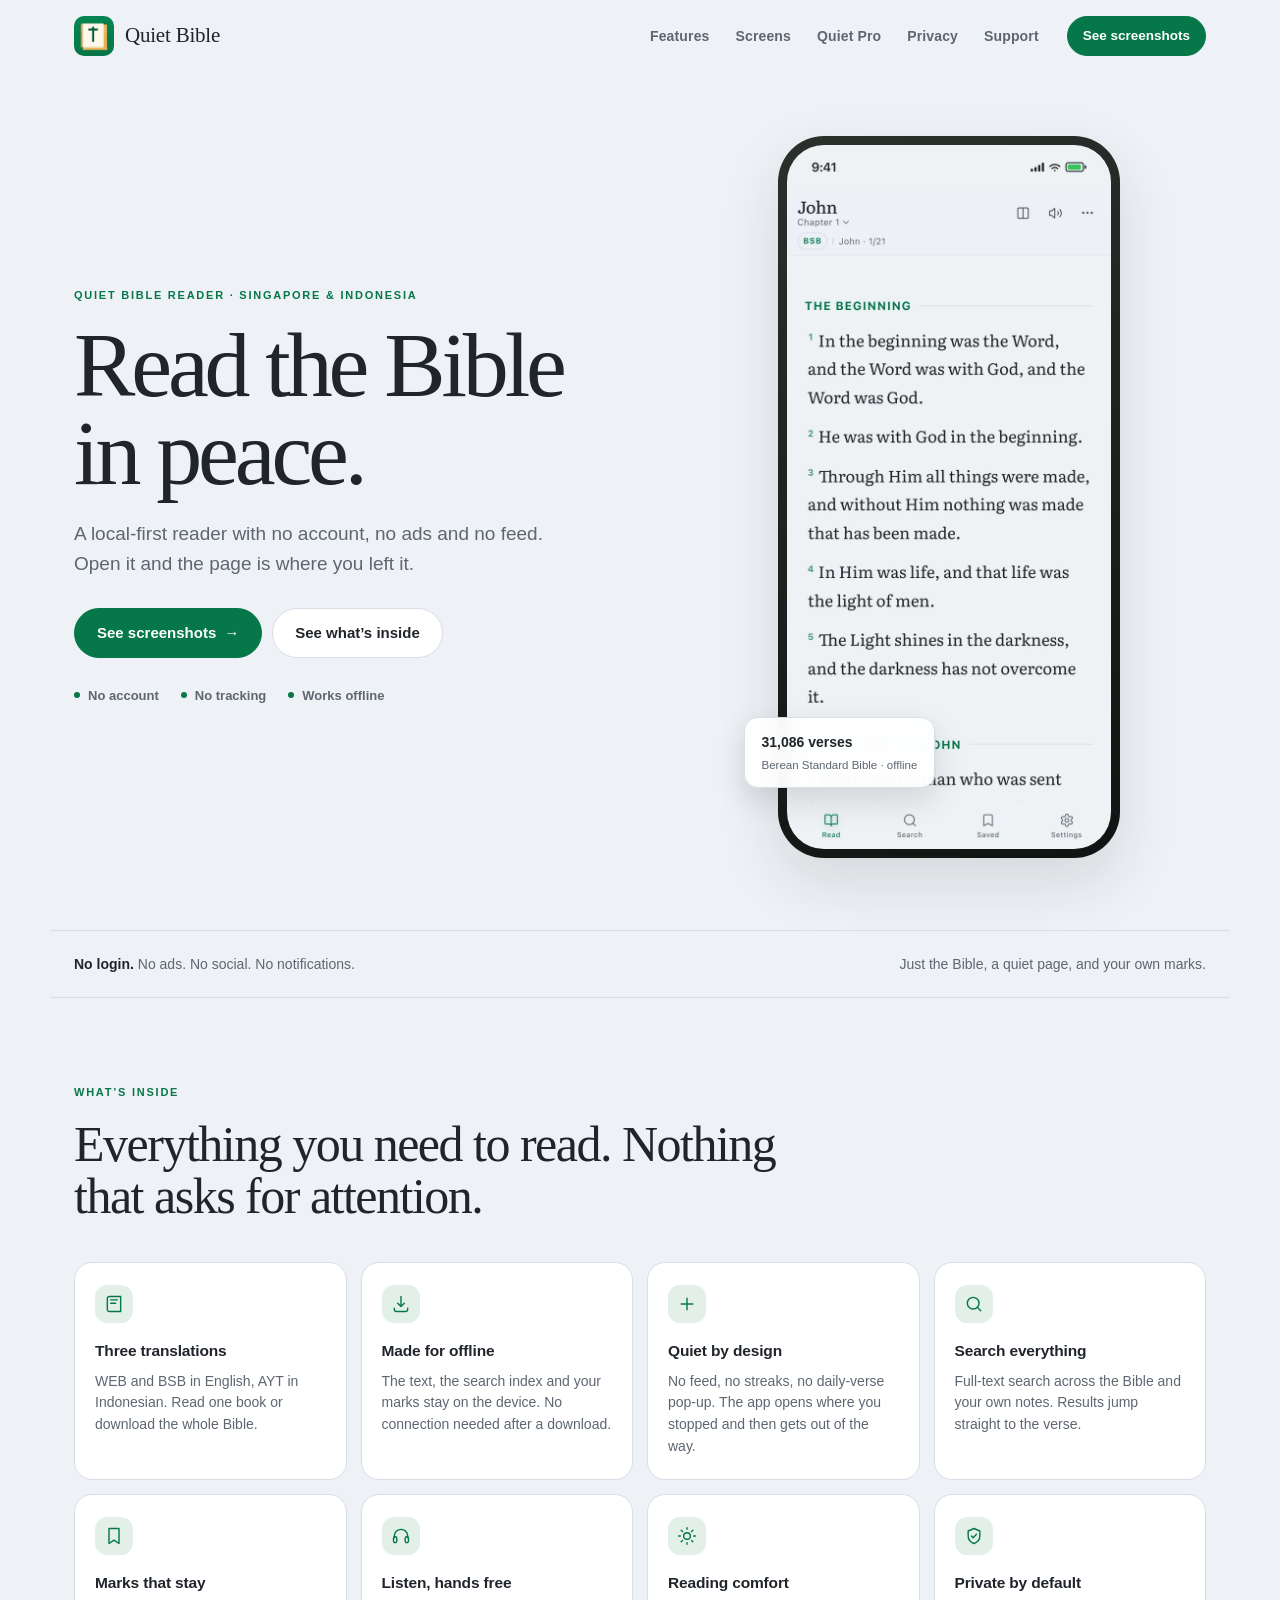
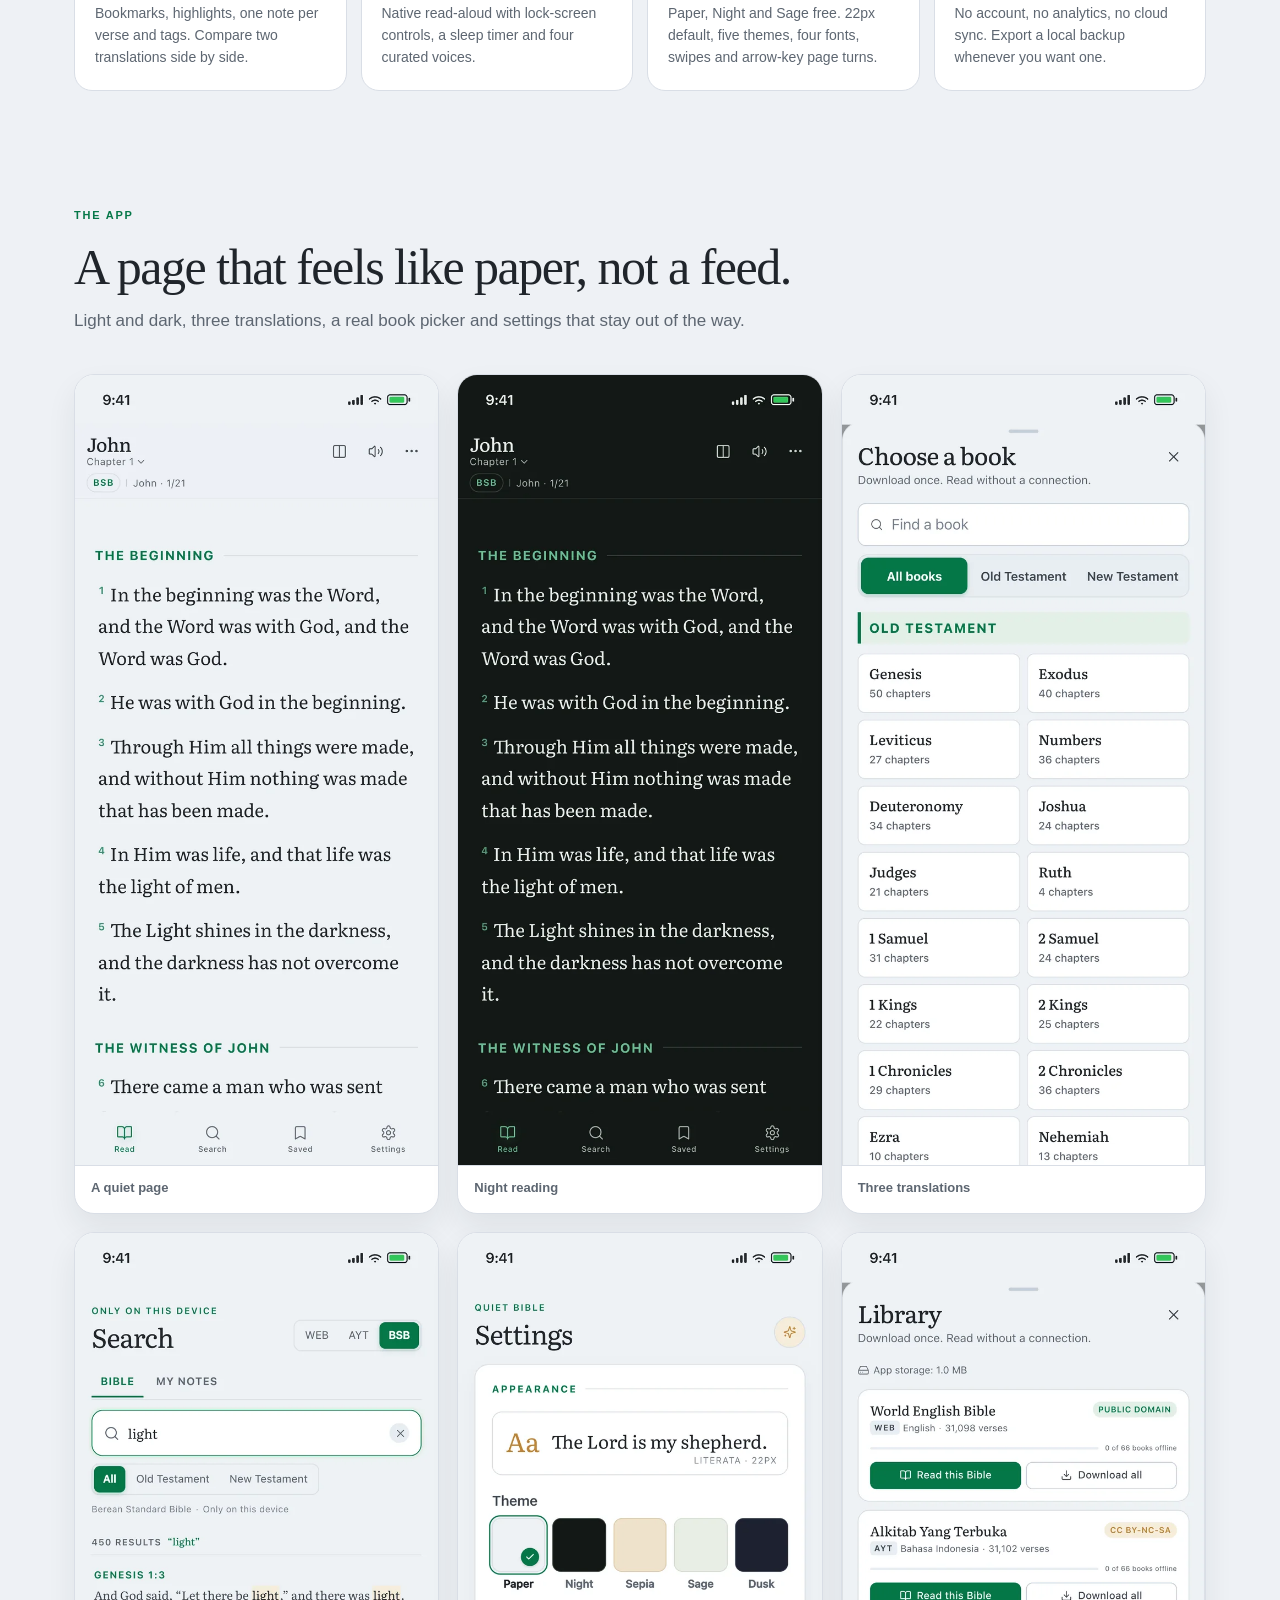
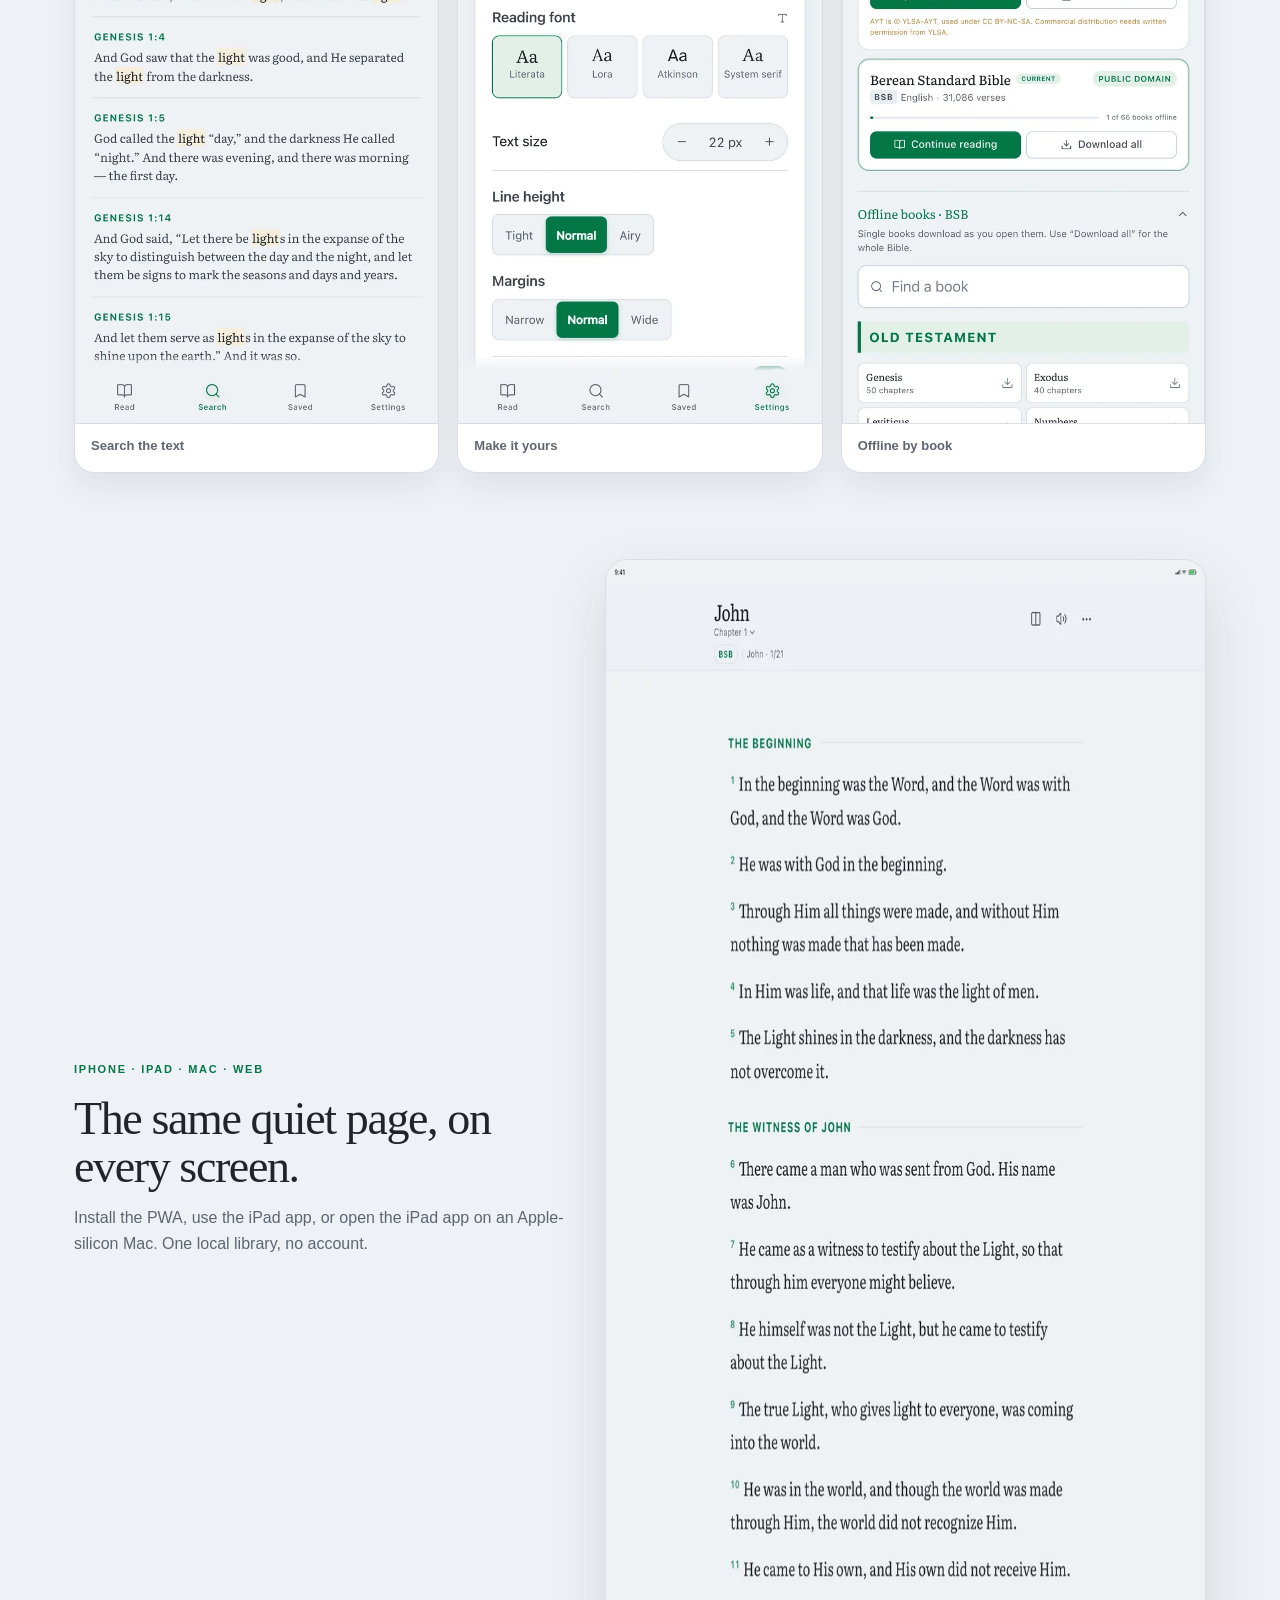
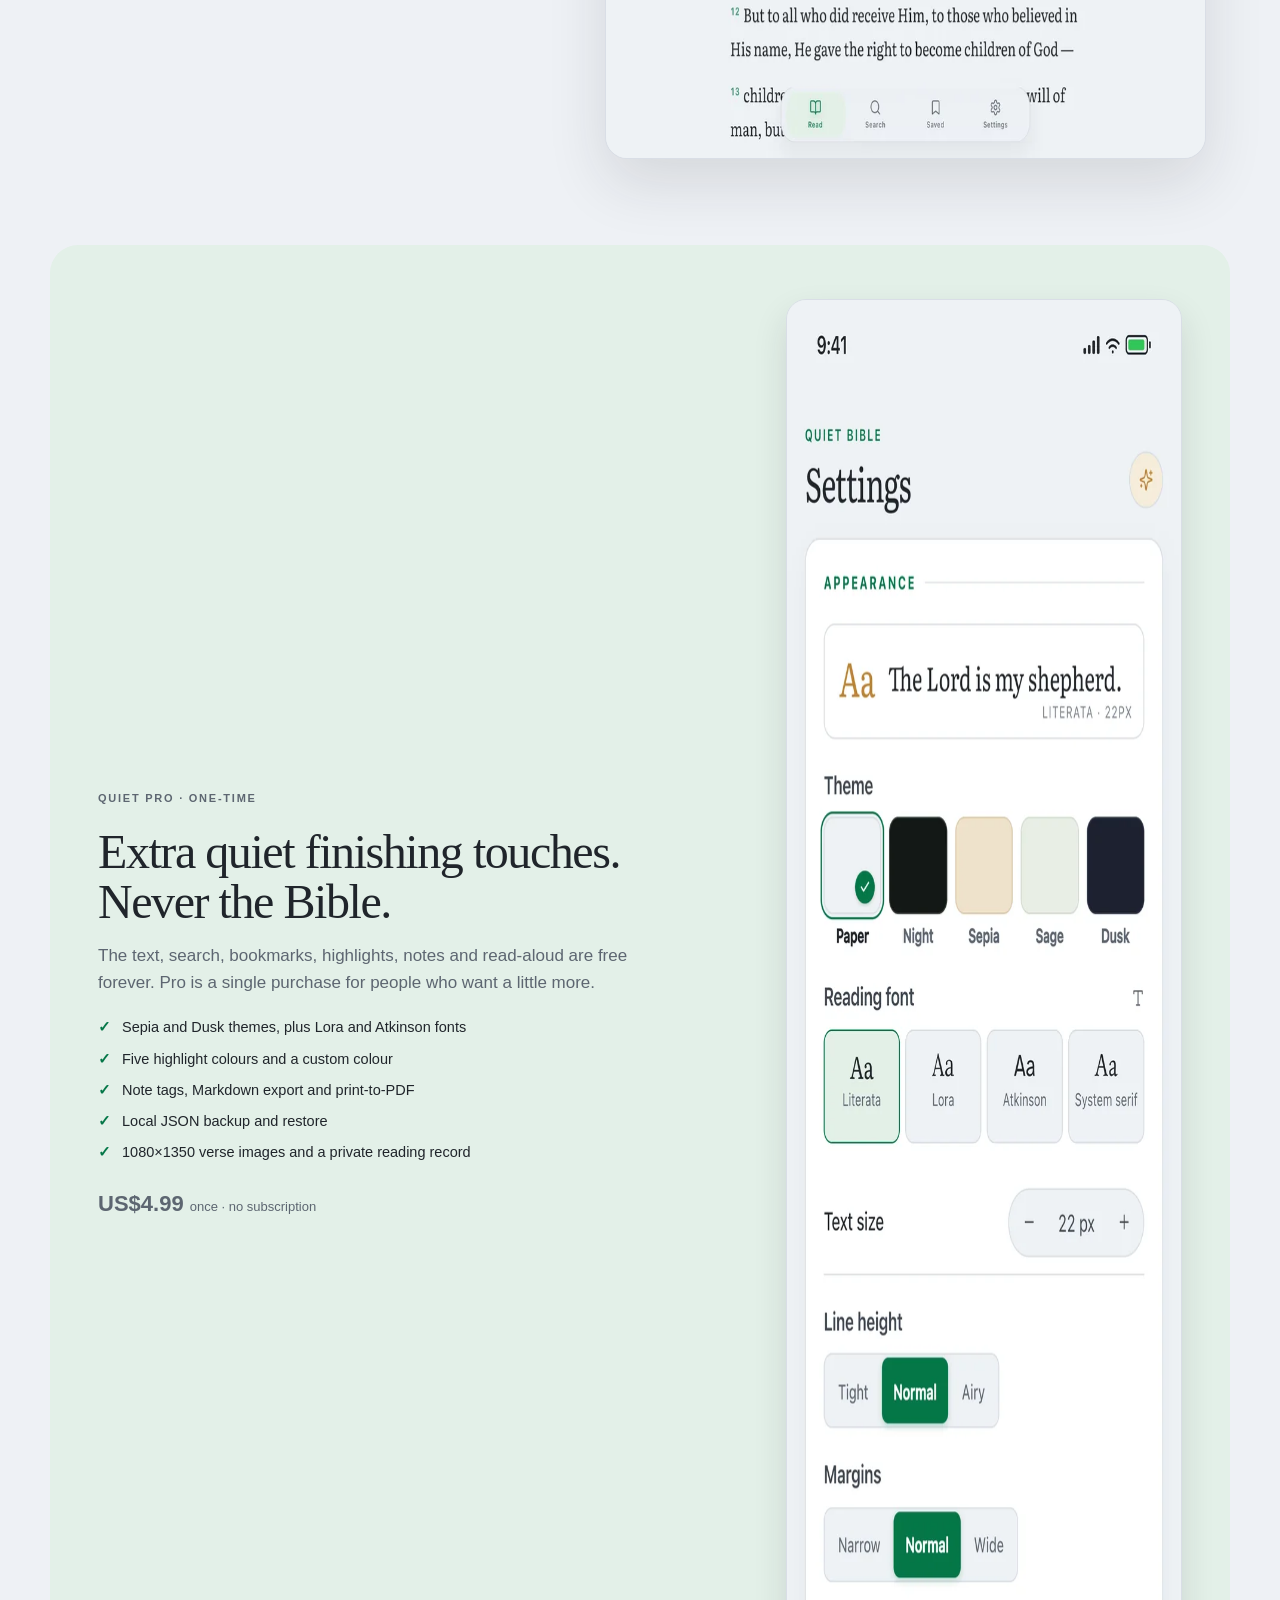
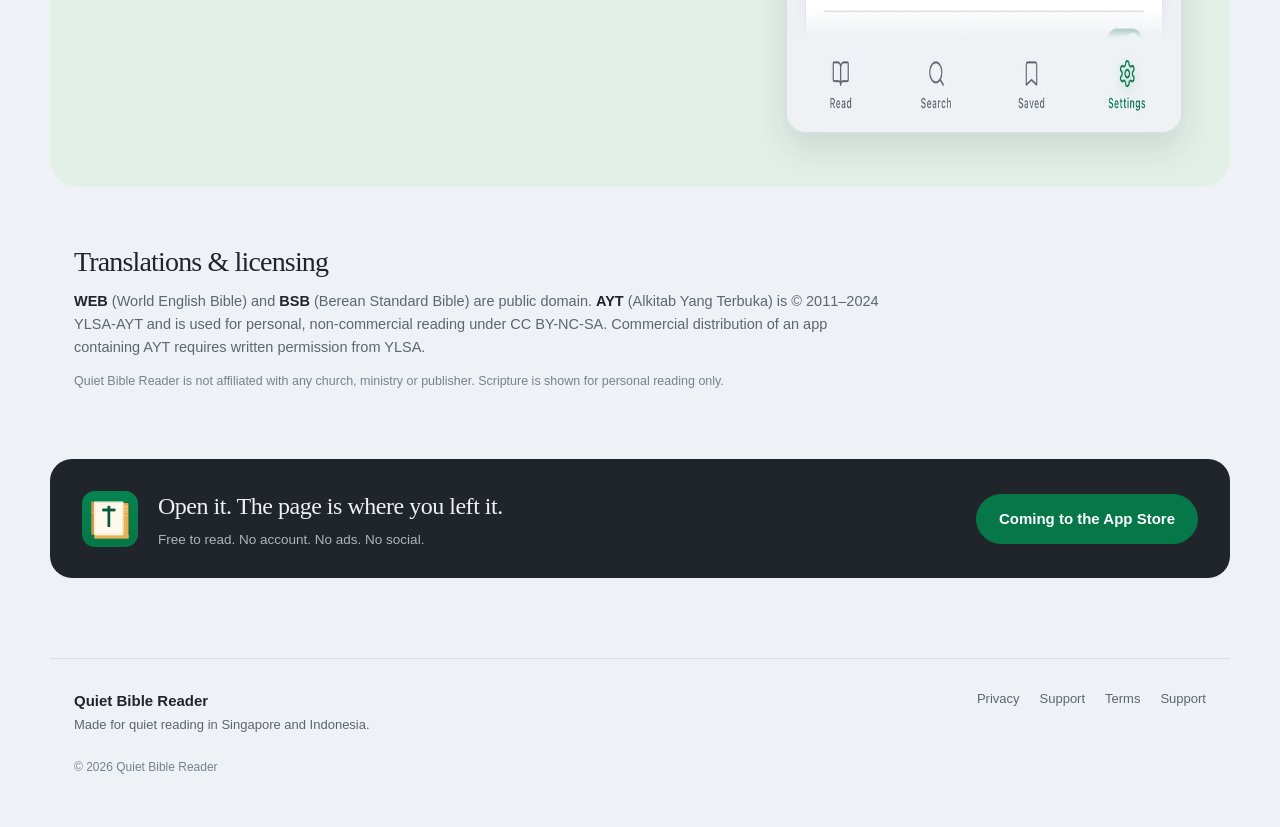
==== index.html @ 26e6e57d "Quiet Bible Reader product, support and privacy site" ====
<!doctype html>
<html lang="en">
<head>
<meta charset="utf-8" />
<meta name="viewport" content="width=device-width, initial-scale=1" />
<title>Quiet Bible Reader — Read the Bible in peace</title>
<meta name="description" content="A local-first Bible reader for Singapore and Indonesia. WEB, BSB and AYT, offline, with no account, no ads and no feed." />
<meta name="theme-color" content="#eef1f5" />
<link rel="icon" href="assets/icon-192.png" sizes="192x192" />
<link rel="apple-touch-icon" href="assets/icon-192.png" />
<link rel="stylesheet" href="site.css" />
</head>
<body>
<header class="site-head">
  <a class="brand" href="index.html" aria-label="Quiet Bible Reader home">
    <img src="assets/icon-192.png" width="40" height="40" alt="" />
    <span>Quiet Bible</span>
  </a>
  <nav class="site-nav" aria-label="Main">
    <a href="#features">Features</a>
    <a href="#screens">Screens</a>
    <a href="#pro">Quiet Pro</a>
    <a href="privacy.html">Privacy</a>
    <a href="support.html">Support</a>
  </nav>
  <a class="btn btn-small" href="#screens">See screenshots</a>
</header>

<main>
  <section class="hero">
    <div class="hero-copy">
      <p class="eyebrow">QUIET BIBLE READER · SINGAPORE &amp; INDONESIA</p>
      <h1>Read the Bible<br />in peace.</h1>
      <p class="lede">A local-first reader with no account, no ads and no feed. Open it and the page is where you left it.</p>
      <div class="hero-actions">
        <a class="btn" href="#screens">See screenshots <span aria-hidden="true">→</span></a>
        <a class="btn btn-ghost" href="#features">See what’s inside</a>
      </div>
      <ul class="trust">
        <li>No account</li>
        <li>No tracking</li>
        <li>Works offline</li>
      </ul>
    </div>
    <div class="hero-art">
      <div class="phone">
        <img src="assets/reader.webp" width="660" height="1434" alt="Quiet Bible Reader reading John 1 in the BSB translation" />
      </div>
      <div class="float-card">
        <strong>31,086 verses</strong>
        <span>Berean Standard Bible · offline</span>
      </div>
    </div>
  </section>

  <section class="strip" aria-label="What makes it different">
    <p><strong>No login.</strong> No ads. No social. No notifications.</p>
    <p>Just the Bible, a quiet page, and your own marks.</p>
  </section>

  <section id="features" class="section">
    <div class="section-head">
      <p class="eyebrow">WHAT’S INSIDE</p>
      <h2>Everything you need to read. Nothing that asks for attention.</h2>
    </div>
    <div class="features">
      <article class="card">
        <span class="icon" aria-hidden="true"><svg viewBox="0 0 24 24"><path d="M4 5.5A2.5 2.5 0 0 1 6.5 3H20v18H6.5A2.5 2.5 0 0 1 4 18.5v-13Z"/><path d="M8 7h8M8 11h6"/></svg></span>
        <h3>Three translations</h3>
        <p>WEB and BSB in English, AYT in Indonesian. Read one book or download the whole Bible.</p>
      </article>
      <article class="card">
        <span class="icon" aria-hidden="true"><svg viewBox="0 0 24 24"><path d="M12 3v12m0 0 4-4m-4 4-4-4"/><path d="M4 17v2a2 2 0 0 0 2 2h12a2 2 0 0 0 2-2v-2"/></svg></span>
        <h3>Made for offline</h3>
        <p>The text, the search index and your marks stay on the device. No connection needed after a download.</p>
      </article>
      <article class="card">
        <span class="icon" aria-hidden="true"><svg viewBox="0 0 24 24"><path d="M5 12h14M12 5v14"/></svg></span>
        <h3>Quiet by design</h3>
        <p>No feed, no streaks, no daily-verse pop-up. The app opens where you stopped and then gets out of the way.</p>
      </article>
      <article class="card">
        <span class="icon" aria-hidden="true"><svg viewBox="0 0 24 24"><circle cx="11" cy="11" r="7"/><path d="m20 20-4-4"/></svg></span>
        <h3>Search everything</h3>
        <p>Full-text search across the Bible and your own notes. Results jump straight to the verse.</p>
      </article>
      <article class="card">
        <span class="icon" aria-hidden="true"><svg viewBox="0 0 24 24"><path d="M6 3h12v18l-6-4-6 4V3Z"/></svg></span>
        <h3>Marks that stay</h3>
        <p>Bookmarks, highlights, one note per verse and tags. Compare two translations side by side.</p>
      </article>
      <article class="card">
        <span class="icon" aria-hidden="true"><svg viewBox="0 0 24 24"><path d="M4 14v-2a8 8 0 0 1 16 0v2"/><rect x="3" y="13" width="4" height="7" rx="2"/><rect x="17" y="13" width="4" height="7" rx="2"/></svg></span>
        <h3>Listen, hands free</h3>
        <p>Native read-aloud with lock-screen controls, a sleep timer and four curated voices.</p>
      </article>
      <article class="card">
        <span class="icon" aria-hidden="true"><svg viewBox="0 0 24 24"><circle cx="12" cy="12" r="4"/><path d="M12 2v2m0 16v2M2 12h2m16 0h2M5 5l1.5 1.5M17.5 17.5 19 19M19 5l-1.5 1.5M6.5 17.5 5 19"/></svg></span>
        <h3>Reading comfort</h3>
        <p>Paper, Night and Sage free. 22px default, five themes, four fonts, swipes and arrow-key page turns.</p>
      </article>
      <article class="card">
        <span class="icon" aria-hidden="true"><svg viewBox="0 0 24 24"><path d="M12 3 5 6v6c0 4.5 3 7.5 7 9 4-1.5 7-4.5 7-9V6l-7-3Z"/><path d="m9 12 2 2 4-4"/></svg></span>
        <h3>Private by default</h3>
        <p>No account, no analytics, no cloud sync. Export a local backup whenever you want one.</p>
      </article>
    </div>
  </section>

  <section id="screens" class="section screens-section">
    <div class="section-head">
      <p class="eyebrow">THE APP</p>
      <h2>A page that feels like paper, not a feed.</h2>
      <p class="section-lede">Light and dark, three translations, a real book picker and settings that stay out of the way.</p>
    </div>
    <div class="screens">
      <figure><img src="assets/reader.webp" width="660" height="1434" alt="Reader in Paper theme" loading="lazy" /><figcaption>A quiet page</figcaption></figure>
      <figure><img src="assets/reader-night.webp" width="660" height="1434" alt="Reader at night" loading="lazy" /><figcaption>Night reading</figcaption></figure>
      <figure><img src="assets/book-picker.webp" width="660" height="1434" alt="Book picker" loading="lazy" /><figcaption>Three translations</figcaption></figure>
      <figure><img src="assets/search.webp" width="660" height="1434" alt="Bible search" loading="lazy" /><figcaption>Search the text</figcaption></figure>
      <figure><img src="assets/settings.webp" width="660" height="1434" alt="Appearance settings" loading="lazy" /><figcaption>Make it yours</figcaption></figure>
      <figure><img src="assets/library.webp" width="660" height="1434" alt="Offline library" loading="lazy" /><figcaption>Offline by book</figcaption></figure>
    </div>
  </section>

  <section class="ipad-band">
    <div class="ipad-copy">
      <p class="eyebrow">IPHONE · IPAD · MAC · WEB</p>
      <h2>The same quiet page, on every screen.</h2>
      <p>Install the PWA, use the iPad app, or open the iPad app on an Apple-silicon Mac. One local library, no account.</p>
    </div>
    <img src="assets/ipad-reader.webp" width="900" height="1200" alt="Quiet Bible Reader on iPad" loading="lazy" />
  </section>

  <section id="pro" class="section pro-section">
    <div class="pro-copy">
      <p class="eyebrow">QUIET PRO · ONE-TIME</p>
      <h2>Extra quiet finishing touches.<br />Never the Bible.</h2>
      <p>The text, search, bookmarks, highlights, notes and read-aloud are free forever. Pro is a single purchase for people who want a little more.</p>
      <ul class="checks">
        <li>Sepia and Dusk themes, plus Lora and Atkinson fonts</li>
        <li>Five highlight colours and a custom colour</li>
        <li>Note tags, Markdown export and print-to-PDF</li>
        <li>Local JSON backup and restore</li>
        <li>1080×1350 verse images and a private reading record</li>
      </ul>
      <p class="price">US$4.99 <span>once · no subscription</span></p>
    </div>
    <figure class="pro-art"><img src="assets/settings.webp" width="660" height="1434" alt="Quiet Pro appearance controls" loading="lazy" /></figure>
  </section>

  <section class="section licensing">
    <h2>Translations &amp; licensing</h2>
    <p><strong>WEB</strong> (World English Bible) and <strong>BSB</strong> (Berean Standard Bible) are public domain. <strong>AYT</strong> (Alkitab Yang Terbuka) is © 2011–2024 YLSA-AYT and is used for personal, non-commercial reading under CC BY-NC-SA. Commercial distribution of an app containing AYT requires written permission from YLSA.</p>
    <p class="small">Quiet Bible Reader is not affiliated with any church, ministry or publisher. Scripture is shown for personal reading only.</p>
  </section>

  <section class="cta">
    <img src="assets/icon-192.png" width="56" height="56" alt="" />
    <div>
      <h2>Open it. The page is where you left it.</h2>
      <p>Free to read. No account. No ads. No social.</p>
    </div>
    <a class="btn" href="#screens">Coming to the App Store</a>
  </section>
</main>

<footer class="site-foot">
  <div>
    <strong>Quiet Bible Reader</strong>
    <p>Made for quiet reading in Singapore and Indonesia.</p>
  </div>
  <nav aria-label="Legal">
    <a href="privacy.html">Privacy</a>
    <a href="support.html">Support</a>
    <a href="terms.html">Terms</a>
    <a href="support.html">Support</a>
  </nav>
  <p class="copyright">© 2026 Quiet Bible Reader</p>
</footer>
</body>
</html>
---- site.css ----
:root {
  --bg: #eef1f5;
  --surface: #ffffff;
  --surface-2: #e8edf3;
  --ink: #20252b;
  --muted: #5d6671;
  --faint: #78828e;
  --accent: #057748;
  --accent-soft: #e3f0e8;
  --gold: #bc8435;
  --line: #d9dee6;
  --shadow: 0 24px 60px rgba(32, 37, 43, 0.12);
  --radius: 18px;
  color-scheme: light;
}

* { box-sizing: border-box; }
html { scroll-behavior: smooth; }
body {
  margin: 0;
  background: var(--bg);
  color: var(--ink);
  font-family: -apple-system, BlinkMacSystemFont, "Segoe UI", "Helvetica Neue", Arial, sans-serif;
  font-size: 17px;
  line-height: 1.6;
  -webkit-font-smoothing: antialiased;
}
img { max-width: 100%; display: block; }
a { color: inherit; }
h1, h2, h3, .brand span { font-family: "Iowan Old Style", "Palatino Linotype", Palatino, Georgia, serif; font-weight: 400; }

.site-head {
  position: sticky;
  top: 0;
  z-index: 20;
  display: flex;
  align-items: center;
  gap: 28px;
  max-width: 1180px;
  margin: 0 auto;
  padding: 16px 24px;
  background: color-mix(in srgb, var(--bg) 88%, transparent);
  backdrop-filter: blur(16px) saturate(1.2);
  -webkit-backdrop-filter: blur(16px) saturate(1.2);
}
.brand {
  display: flex;
  align-items: center;
  gap: 11px;
  margin-right: auto;
  text-decoration: none;
  font-size: 21px;
  letter-spacing: -0.01em;
}
.brand img { width: 40px; height: 40px; border-radius: 10px; }
.site-nav { display: flex; gap: 26px; }
.site-nav a {
  color: var(--muted);
  text-decoration: none;
  font-size: 14px;
  font-weight: 550;
  letter-spacing: 0.01em;
}
.site-nav a:hover { color: var(--accent); }

.btn {
  display: inline-flex;
  align-items: center;
  justify-content: center;
  gap: 8px;
  min-height: 48px;
  padding: 12px 22px;
  border: 1px solid var(--accent);
  border-radius: 999px;
  background: var(--accent);
  color: #fff;
  font-size: 15px;
  font-weight: 650;
  text-decoration: none;
  white-space: nowrap;
  transition: filter 0.16s, transform 0.16s;
}
.btn:hover { filter: brightness(1.06); transform: translateY(-1px); }
.btn-small { min-height: 38px; padding: 8px 15px; font-size: 13.5px; }
.btn-ghost {
  background: var(--surface);
  border-color: var(--line);
  color: var(--ink);
}
.btn-ghost:hover { border-color: var(--accent); color: var(--accent); }
.btn:focus-visible, a:focus-visible { outline: 3px solid color-mix(in srgb, var(--accent) 35%, transparent); outline-offset: 3px; }

.hero {
  display: grid;
  grid-template-columns: 1.05fr 0.95fr;
  align-items: center;
  gap: 48px;
  max-width: 1180px;
  margin: 0 auto;
  padding: 64px 24px 72px;
}
.eyebrow {
  margin: 0 0 16px;
  color: var(--accent);
  font-size: 11px;
  font-weight: 750;
  letter-spacing: 0.16em;
  text-transform: uppercase;
}
.hero h1 {
  margin: 0 0 22px;
  font-size: clamp(56px, 8vw, 92px);
  line-height: 0.96;
  letter-spacing: -0.045em;
}
.lede {
  max-width: 520px;
  margin: 0 0 30px;
  color: var(--muted);
  font-size: 19px;
  line-height: 1.55;
}
.hero-actions { display: flex; flex-wrap: wrap; gap: 10px; }
.trust {
  display: flex;
  flex-wrap: wrap;
  gap: 8px 22px;
  margin: 28px 0 0;
  padding: 0;
  list-style: none;
  color: var(--muted);
  font-size: 13px;
  font-weight: 550;
}
.trust li::before {
  content: "";
  display: inline-block;
  width: 6px;
  height: 6px;
  margin-right: 8px;
  border-radius: 50%;
  background: var(--accent);
  vertical-align: 2px;
}

.hero-art { position: relative; justify-self: center; }
.phone {
  width: min(342px, 78vw);
  padding: 9px;
  border-radius: 46px;
  background: linear-gradient(160deg, #2a302c, #101412);
  box-shadow: var(--shadow);
}
.phone img { border-radius: 37px; width: 100%; height: auto; }
.float-card {
  position: absolute;
  left: -34px;
  bottom: 70px;
  display: flex;
  flex-direction: column;
  gap: 2px;
  padding: 13px 17px;
  border: 1px solid var(--line);
  border-radius: 14px;
  background: color-mix(in srgb, var(--surface) 94%, transparent);
  box-shadow: 0 12px 30px rgba(32, 37, 43, 0.14);
  backdrop-filter: blur(10px);
}
.float-card strong { font-size: 14px; font-weight: 700; }
.float-card span { color: var(--muted); font-size: 11.5px; }

.strip {
  display: flex;
  flex-wrap: wrap;
  justify-content: space-between;
  gap: 10px 32px;
  max-width: 1180px;
  margin: 0 auto;
  padding: 22px 24px;
  border-top: 1px solid var(--line);
  border-bottom: 1px solid var(--line);
  color: var(--muted);
  font-size: 14px;
}
.strip p { margin: 0; }
.strip strong { color: var(--ink); }

.section {
  max-width: 1180px;
  margin: 0 auto;
  padding: 86px 24px;
}
.section-head { max-width: 760px; margin-bottom: 40px; }
.section h2 {
  margin: 0 0 14px;
  font-size: clamp(34px, 4.4vw, 50px);
  line-height: 1.04;
  letter-spacing: -0.03em;
}
.section-lede { margin: 0; color: var(--muted); font-size: 17px; }

.features {
  display: grid;
  grid-template-columns: repeat(4, minmax(0, 1fr));
  gap: 14px;
}
.card {
  padding: 22px 20px;
  border: 1px solid var(--line);
  border-radius: var(--radius);
  background: var(--surface);
}
.icon {
  display: grid;
  place-items: center;
  width: 38px;
  height: 38px;
  margin-bottom: 16px;
  border-radius: 12px;
  background: var(--accent-soft);
  color: var(--accent);
}
.icon svg {
  width: 20px;
  height: 20px;
  fill: none;
  stroke: currentColor;
  stroke-width: 1.7;
  stroke-linecap: round;
  stroke-linejoin: round;
}
.card h3 { margin: 0 0 7px; font-family: inherit; font-size: 15.5px; font-weight: 700; letter-spacing: -0.01em; }
.card p { margin: 0; color: var(--muted); font-size: 14px; line-height: 1.55; }

.screens-section { padding-top: 30px; }
.screens {
  display: grid;
  grid-template-columns: repeat(3, minmax(0, 1fr));
  gap: 18px;
}
.screens figure {
  margin: 0;
  overflow: hidden;
  border: 1px solid var(--line);
  border-radius: 20px;
  background: var(--surface);
  box-shadow: 0 14px 30px rgba(32, 37, 43, 0.07);
}
.screens img { width: 100%; height: auto; }
.screens figcaption {
  padding: 12px 16px 15px;
  border-top: 1px solid var(--line);
  color: var(--muted);
  font-size: 13px;
  font-weight: 600;
}

.ipad-band {
  display: grid;
  grid-template-columns: 0.9fr 1.1fr;
  align-items: center;
  gap: 40px;
  max-width: 1180px;
  margin: 0 auto;
  padding: 0 24px 86px;
}
.ipad-copy h2 { margin: 0 0 14px; font-size: clamp(32px, 4vw, 46px); line-height: 1.05; letter-spacing: -0.03em; }
.ipad-copy p:not(.eyebrow) { margin: 0; color: var(--muted); font-size: 16px; }
.ipad-band img {
  border: 1px solid var(--line);
  border-radius: 22px;
  background: var(--surface);
  box-shadow: var(--shadow);
}

.pro-section {
  display: grid;
  grid-template-columns: 1fr 0.62fr;
  align-items: center;
  gap: 48px;
  max-width: 1180px;
  margin: 0 auto 40px;
  padding: 54px 48px;
  border-radius: 28px;
  background: var(--accent-soft);
}
.pro-copy h2 { margin: 0 0 16px; font-size: clamp(34px, 4vw, 48px); line-height: 1.03; letter-spacing: -0.03em; }
.pro-copy > p { max-width: 560px; margin: 0 0 20px; color: var(--muted); }
.checks { margin: 0 0 22px; padding: 0; list-style: none; display: grid; gap: 8px; color: var(--ink); font-size: 14.5px; }
.checks li { position: relative; padding-left: 24px; }
.checks li::before {
  content: "✓";
  position: absolute;
  left: 0;
  top: 0;
  color: var(--accent);
  font-weight: 800;
}
.price { margin: 0; font-size: 22px; font-weight: 700; }
.price span { color: var(--muted); font-size: 13px; font-weight: 500; }
.pro-art { margin: 0; }
.pro-art img { width: 100%; border: 1px solid var(--line); border-radius: 20px; box-shadow: 0 16px 34px rgba(32, 37, 43, 0.12); }

.licensing { padding-top: 20px; padding-bottom: 56px; }
.licensing h2 { font-size: 28px; }
.licensing p { max-width: 820px; margin: 0 0 12px; color: var(--muted); font-size: 14.5px; }
.licensing strong { color: var(--ink); }
.licensing .small { font-size: 12.5px; color: var(--faint); }

.cta {
  display: flex;
  align-items: center;
  gap: 20px;
  max-width: 1180px;
  margin: 0 auto 80px;
  padding: 28px 32px;
  border-radius: 22px;
  background: var(--ink);
  color: var(--bg);
}
.cta img { border-radius: 13px; }
.cta h2 { margin: 0 0 3px; color: var(--bg); font-size: 24px; letter-spacing: -0.02em; }
.cta p { margin: 0; color: color-mix(in srgb, var(--bg) 70%, transparent); font-size: 13.5px; }
.cta .btn { margin-left: auto; background: var(--accent); border-color: var(--accent); }

.site-foot {
  display: flex;
  flex-wrap: wrap;
  align-items: flex-start;
  justify-content: space-between;
  gap: 20px;
  max-width: 1180px;
  margin: 0 auto;
  padding: 30px 24px 50px;
  border-top: 1px solid var(--line);
  color: var(--muted);
  font-size: 13px;
}
.site-foot strong { color: var(--ink); font-size: 15px; }
.site-foot p { margin: 2px 0 0; }
.site-foot nav { display: flex; gap: 20px; }
.site-foot a { text-decoration: none; }
.site-foot a:hover { color: var(--accent); }
.copyright { width: 100%; margin-top: 8px; color: var(--faint); font-size: 12px; }

@media (max-width: 1020px) {
  .hero { grid-template-columns: 1fr; gap: 48px; padding-top: 44px; }
  .hero-art { justify-self: start; margin-left: 20px; }
  .features { grid-template-columns: repeat(2, minmax(0, 1fr)); }
  .screens { grid-template-columns: repeat(2, minmax(0, 1fr)); }
  .ipad-band { grid-template-columns: 1fr; }
  .pro-section { grid-template-columns: 1fr; padding: 40px 30px; }
  .pro-art { max-width: 360px; }
}

@media (max-width: 760px) {
  .site-nav { display: none; }
  .site-head { padding: 12px 18px; gap: 12px; }
  .brand { font-size: 19px; }
  .hero { padding: 34px 18px 54px; }
  .hero h1 { font-size: clamp(48px, 14vw, 68px); }
  .lede { font-size: 17px; }
  .float-card { left: -8px; bottom: 42px; }
  .section { padding: 64px 18px; }
  .features, .screens { grid-template-columns: 1fr; }
  .strip { padding: 18px; }
  .ipad-band { padding: 0 18px 64px; }
  .cta { flex-direction: column; align-items: flex-start; margin: 0 18px 60px; padding: 24px; }
  .cta .btn { margin-left: 0; width: 100%; }
  .site-foot { padding: 26px 18px 40px; }
}

@media (prefers-color-scheme: dark) {
  :root {
    --bg: #121815;
    --surface: #1b241f;
    --surface-2: #222d26;
    --ink: #e6ece7;
    --muted: #aab7ae;
    --faint: #88958c;
    --accent: #69bd91;
    --accent-soft: #234536;
    --line: #344238;
    --shadow: 0 24px 60px rgba(0, 0, 0, 0.45);
    color-scheme: dark;
  }
  .btn { color: #10251a; }
  .phone { background: #050706; }
  .cta { background: #e6ece7; color: #121815; }
  .cta h2 { color: #121815; }
  .cta p { color: #5d6671; }
}

@media (prefers-reduced-motion: reduce) {
  html { scroll-behavior: auto; }
  * { transition: none !important; }
}
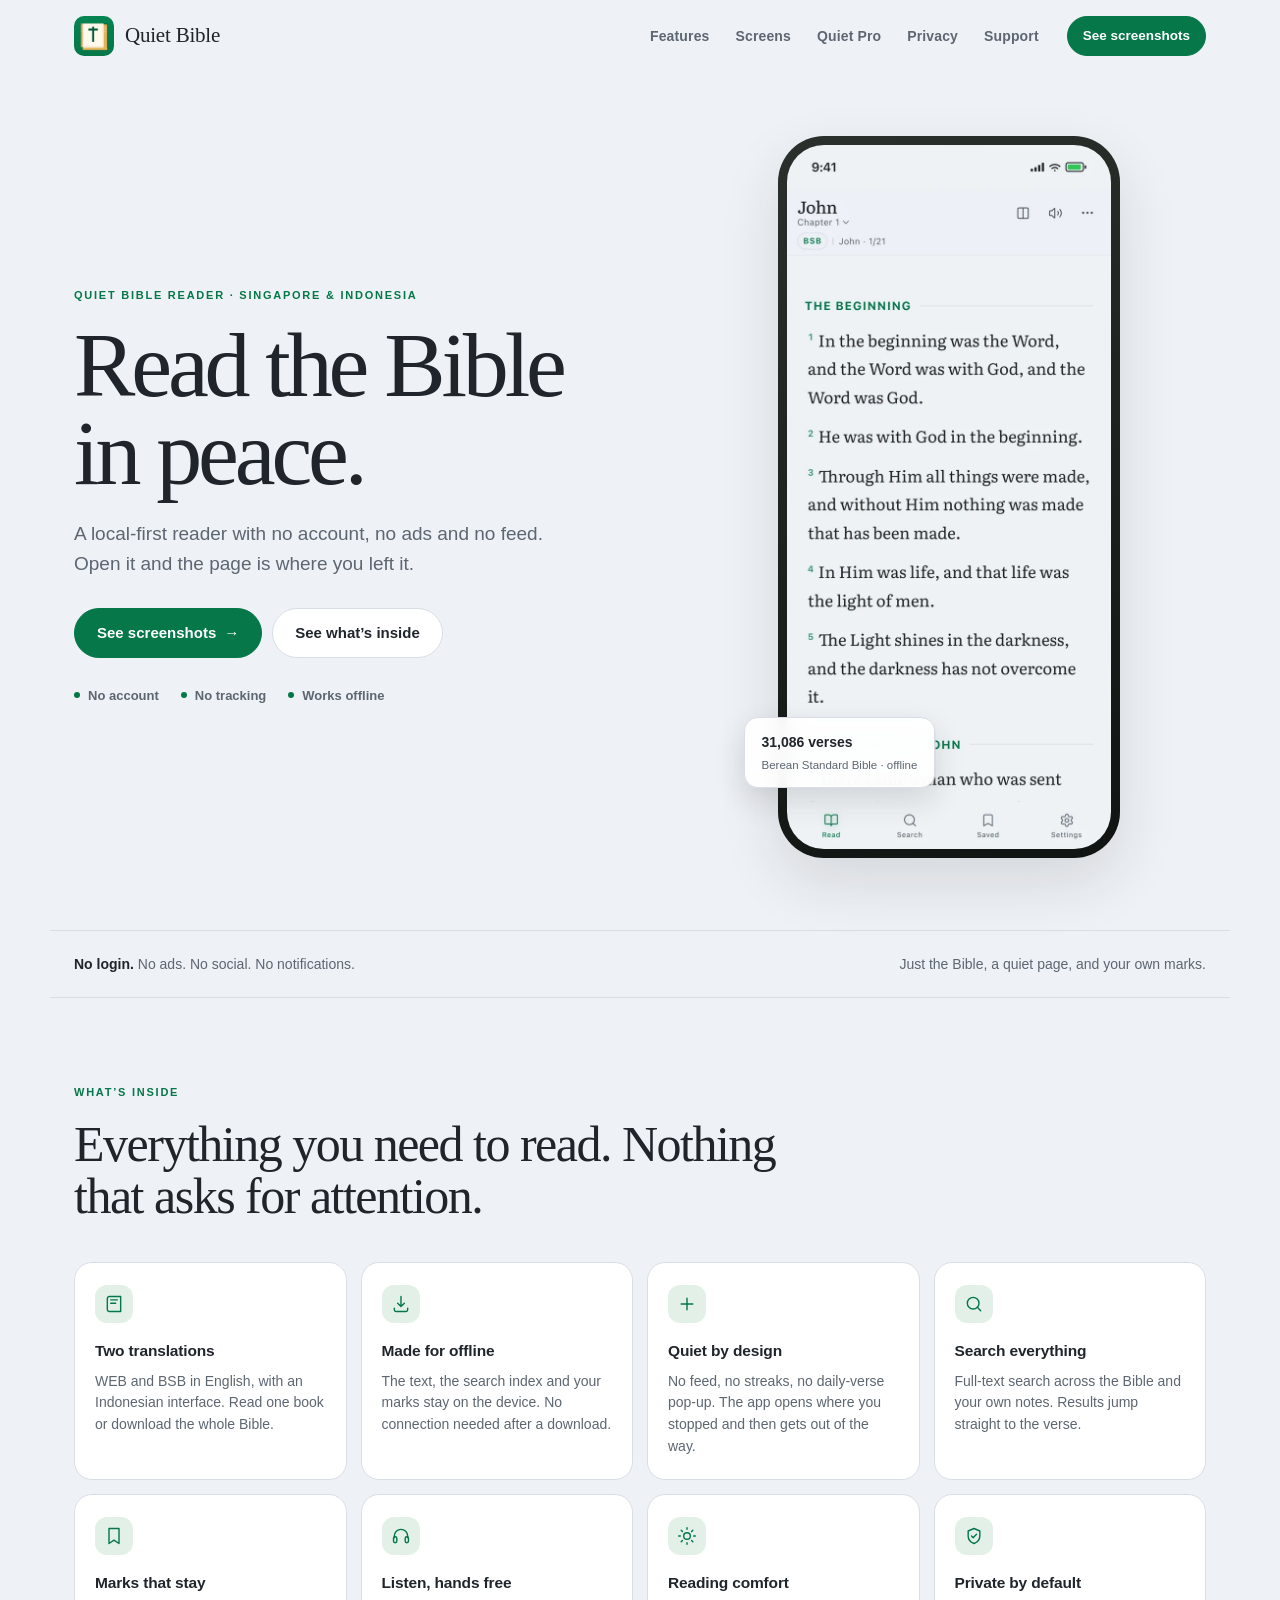
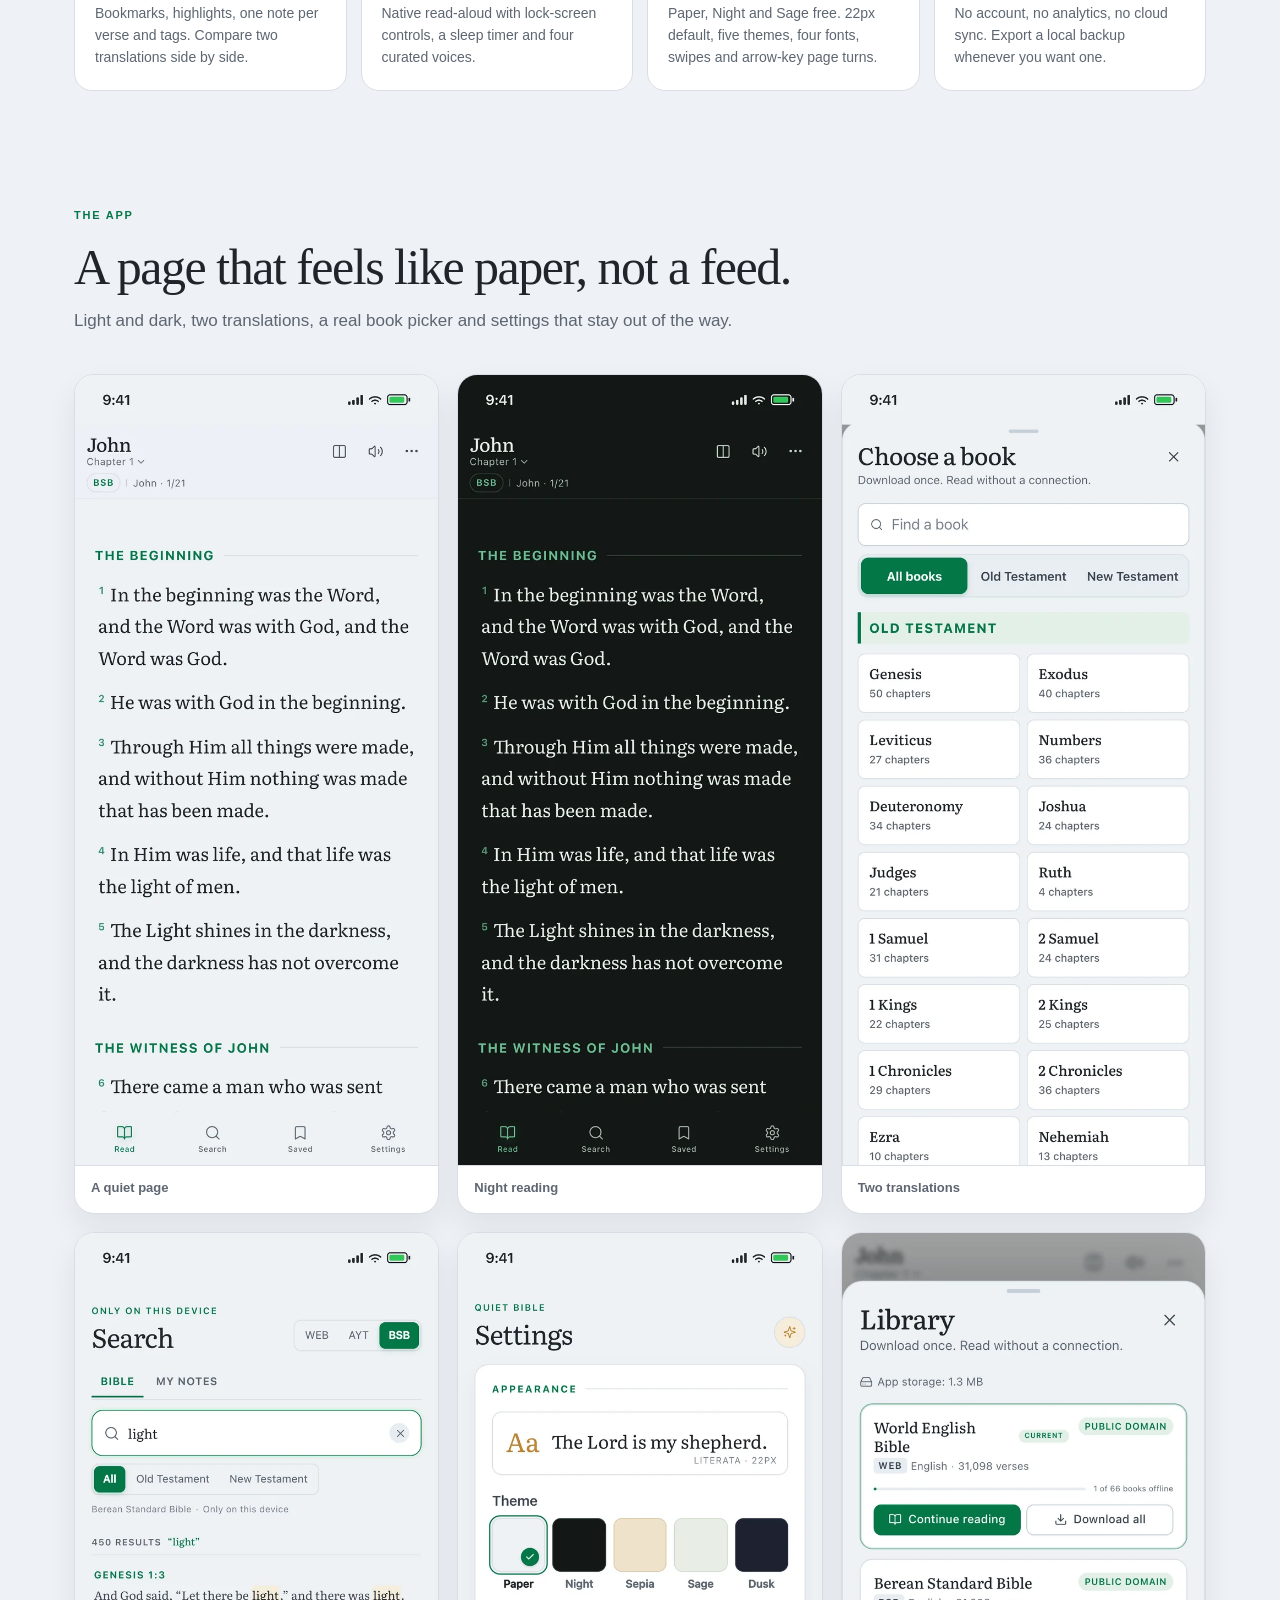
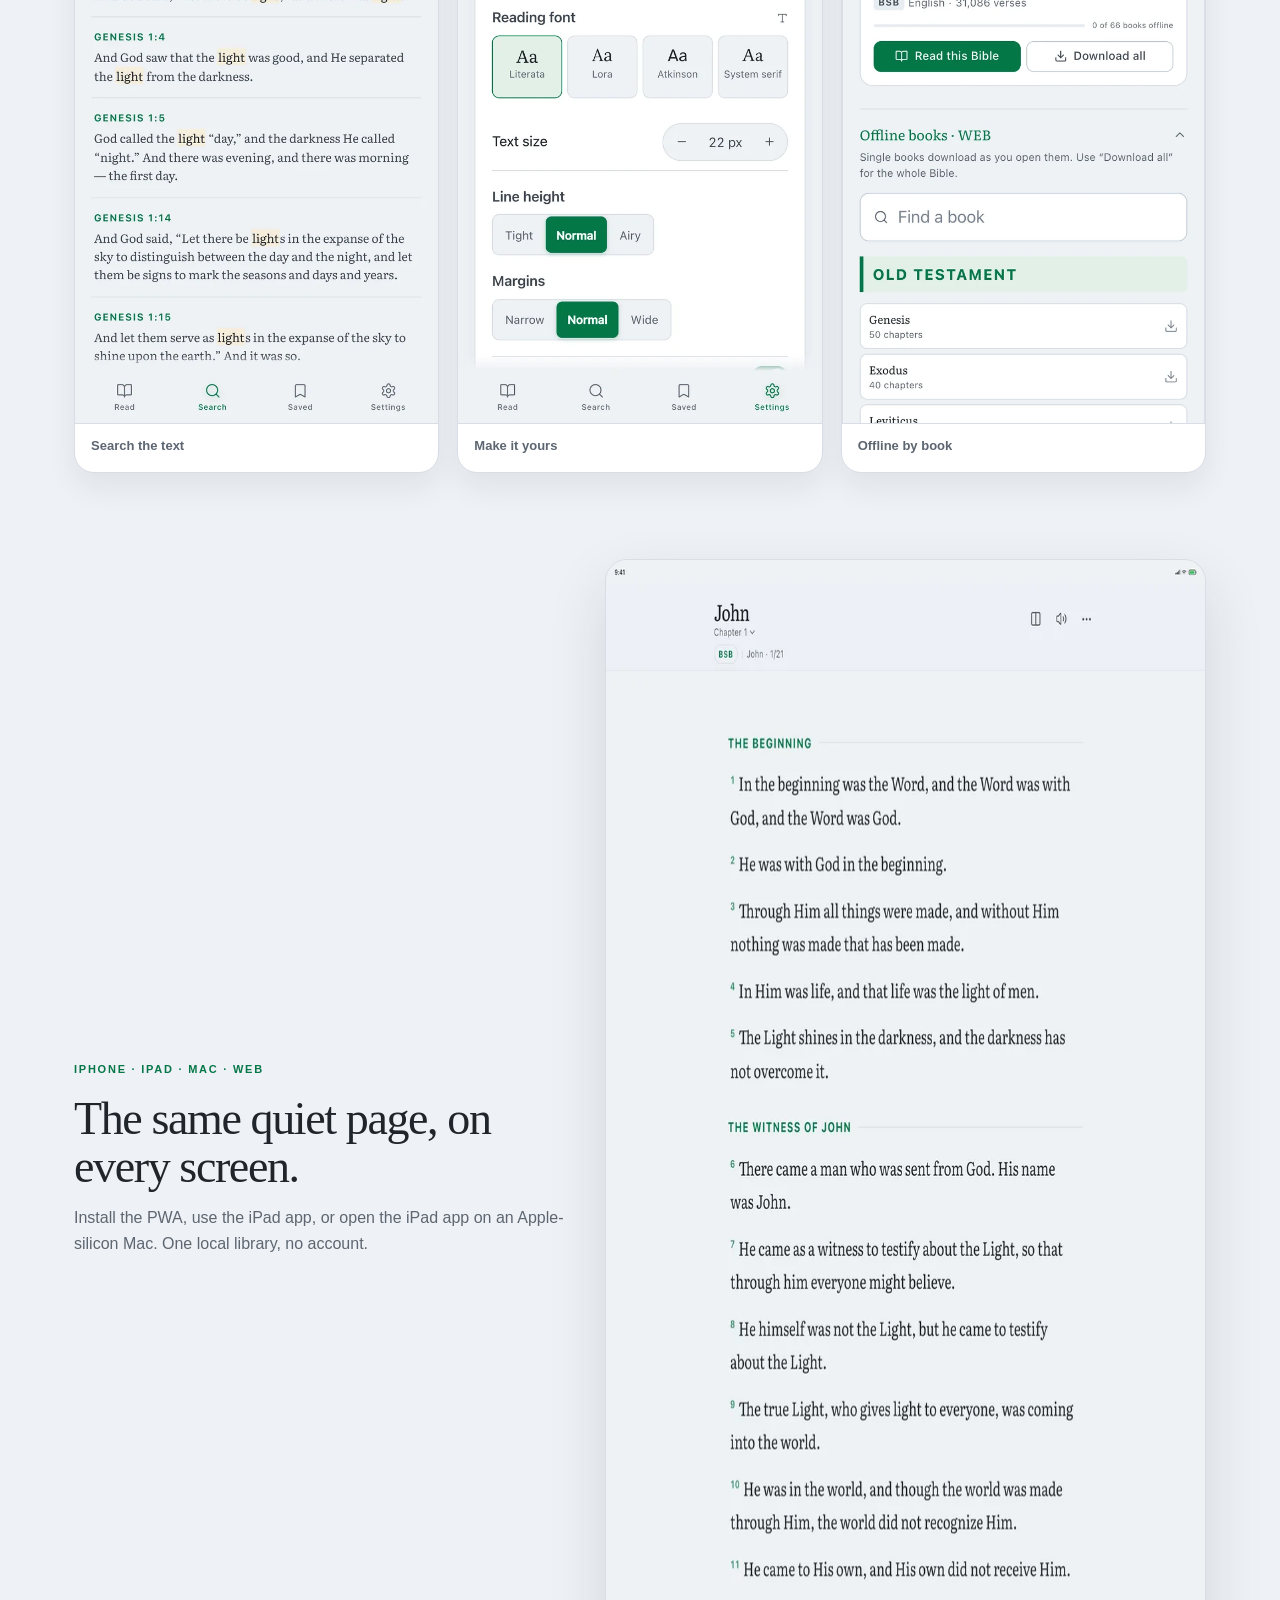
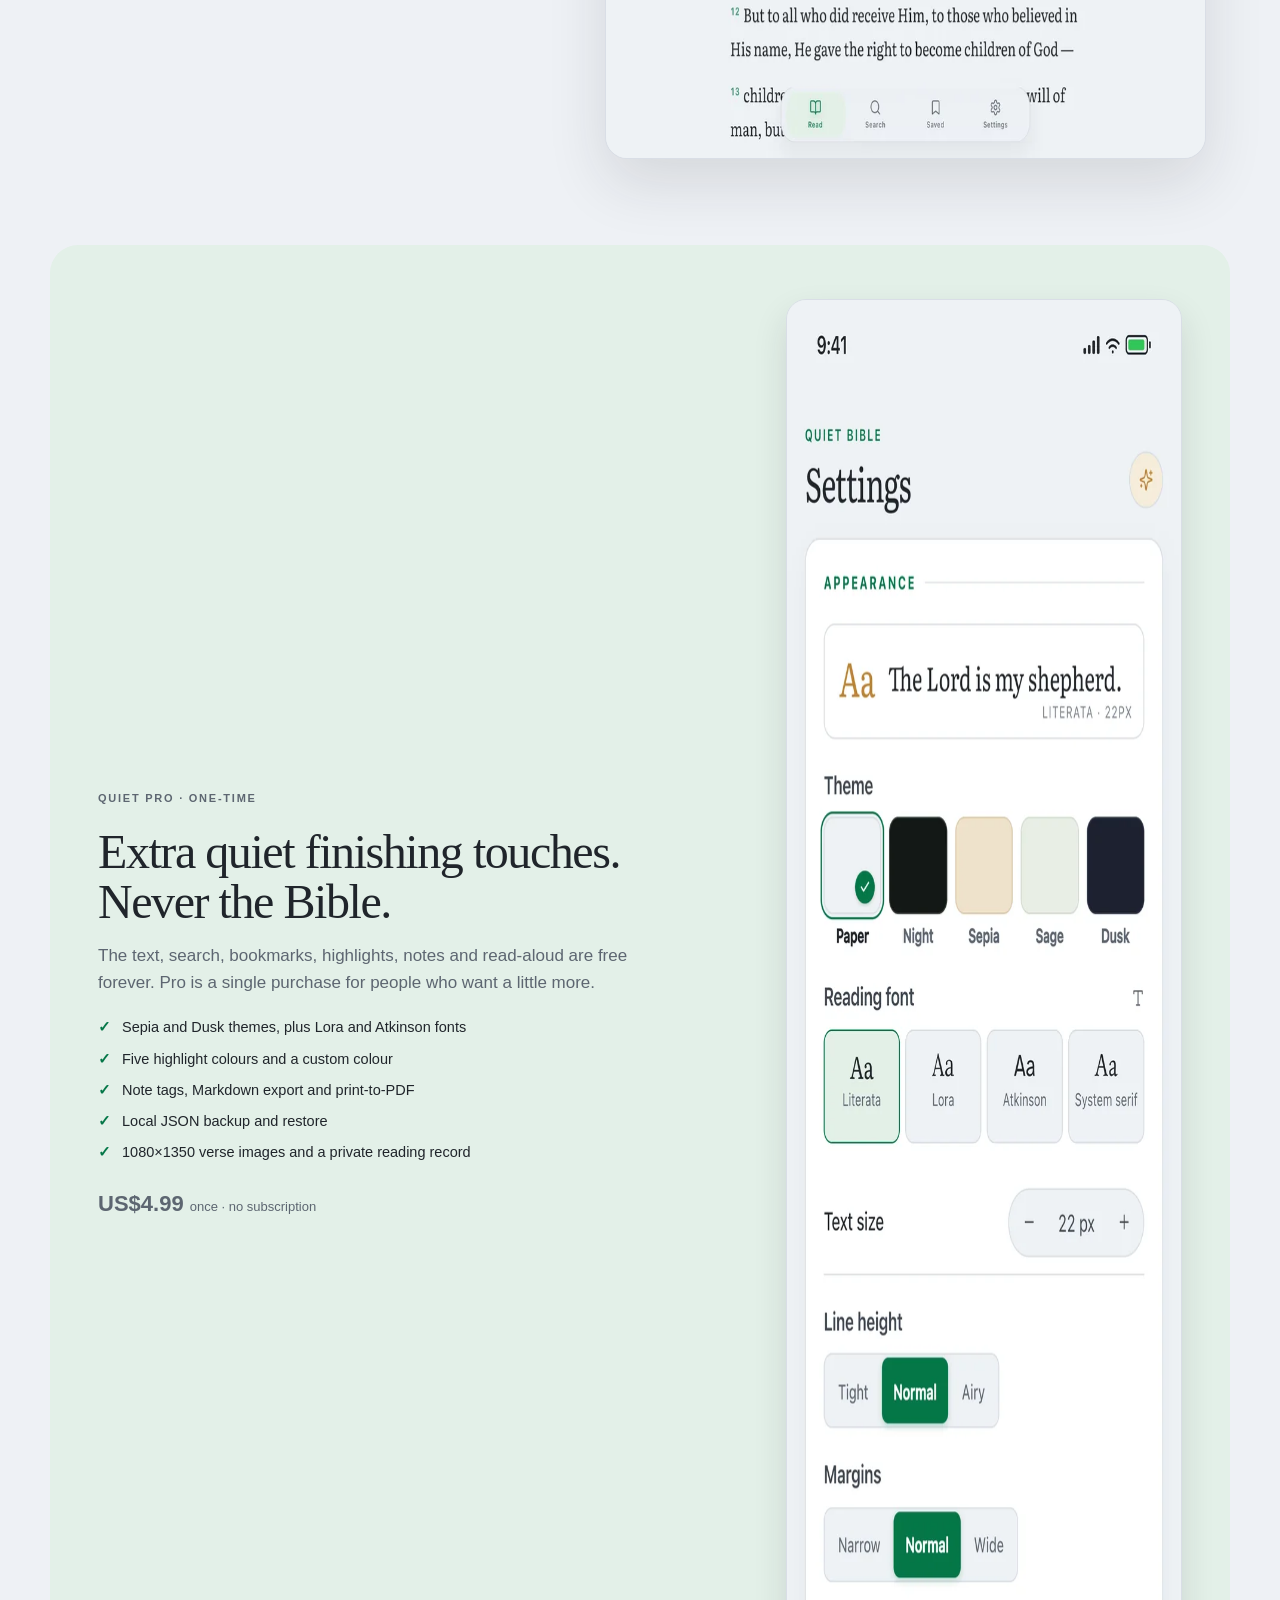
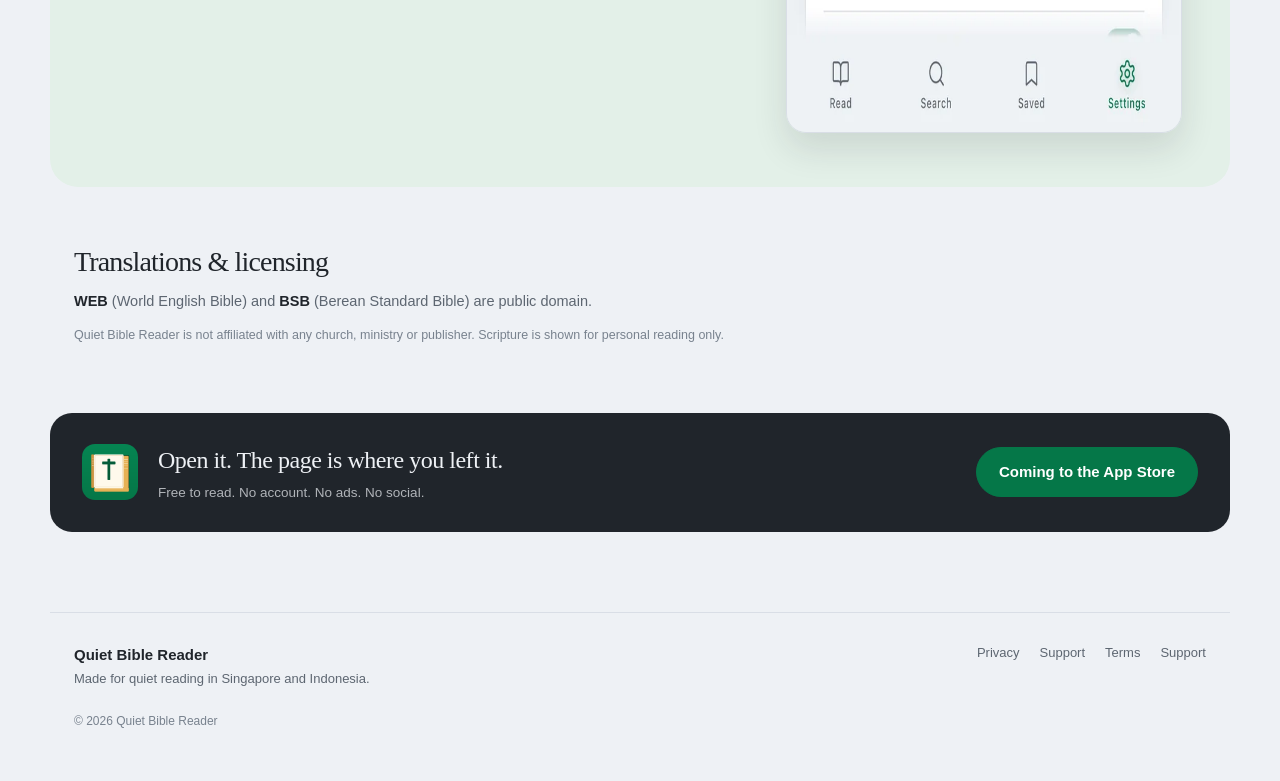
==== commit 292e17d0: "Remove AYT from release site and update screenshots" ====
--- a/index.html
+++ b/index.html
@@ -4,7 +4,7 @@
 <meta charset="utf-8" />
 <meta name="viewport" content="width=device-width, initial-scale=1" />
 <title>Quiet Bible Reader — Read the Bible in peace</title>
-<meta name="description" content="A local-first Bible reader for Singapore and Indonesia. WEB, BSB and AYT, offline, with no account, no ads and no feed." />
+<meta name="description" content="A local-first Bible reader for Singapore and Indonesia. WEB and BSB, offline, with no account, no ads and no feed." />
 <meta name="theme-color" content="#eef1f5" />
 <link rel="icon" href="assets/icon-192.png" sizes="192x192" />
 <link rel="apple-touch-icon" href="assets/icon-192.png" />
@@ -66,8 +66,8 @@
     <div class="features">
       <article class="card">
         <span class="icon" aria-hidden="true"><svg viewBox="0 0 24 24"><path d="M4 5.5A2.5 2.5 0 0 1 6.5 3H20v18H6.5A2.5 2.5 0 0 1 4 18.5v-13Z"/><path d="M8 7h8M8 11h6"/></svg></span>
-        <h3>Three translations</h3>
-        <p>WEB and BSB in English, AYT in Indonesian. Read one book or download the whole Bible.</p>
+        <h3>Two translations</h3>
+        <p>WEB and BSB in English, with an Indonesian interface. Read one book or download the whole Bible.</p>
       </article>
       <article class="card">
         <span class="icon" aria-hidden="true"><svg viewBox="0 0 24 24"><path d="M12 3v12m0 0 4-4m-4 4-4-4"/><path d="M4 17v2a2 2 0 0 0 2 2h12a2 2 0 0 0 2-2v-2"/></svg></span>
@@ -111,12 +111,12 @@
     <div class="section-head">
       <p class="eyebrow">THE APP</p>
       <h2>A page that feels like paper, not a feed.</h2>
-      <p class="section-lede">Light and dark, three translations, a real book picker and settings that stay out of the way.</p>
+      <p class="section-lede">Light and dark, two translations, a real book picker and settings that stay out of the way.</p>
     </div>
     <div class="screens">
       <figure><img src="assets/reader.webp" width="660" height="1434" alt="Reader in Paper theme" loading="lazy" /><figcaption>A quiet page</figcaption></figure>
       <figure><img src="assets/reader-night.webp" width="660" height="1434" alt="Reader at night" loading="lazy" /><figcaption>Night reading</figcaption></figure>
-      <figure><img src="assets/book-picker.webp" width="660" height="1434" alt="Book picker" loading="lazy" /><figcaption>Three translations</figcaption></figure>
+      <figure><img src="assets/book-picker.webp" width="660" height="1434" alt="Book picker" loading="lazy" /><figcaption>Two translations</figcaption></figure>
       <figure><img src="assets/search.webp" width="660" height="1434" alt="Bible search" loading="lazy" /><figcaption>Search the text</figcaption></figure>
       <figure><img src="assets/settings.webp" width="660" height="1434" alt="Appearance settings" loading="lazy" /><figcaption>Make it yours</figcaption></figure>
       <figure><img src="assets/library.webp" width="660" height="1434" alt="Offline library" loading="lazy" /><figcaption>Offline by book</figcaption></figure>
@@ -151,7 +151,7 @@
 
   <section class="section licensing">
     <h2>Translations &amp; licensing</h2>
-    <p><strong>WEB</strong> (World English Bible) and <strong>BSB</strong> (Berean Standard Bible) are public domain. <strong>AYT</strong> (Alkitab Yang Terbuka) is © 2011–2024 YLSA-AYT and is used for personal, non-commercial reading under CC BY-NC-SA. Commercial distribution of an app containing AYT requires written permission from YLSA.</p>
+    <p><strong>WEB</strong> (World English Bible) and <strong>BSB</strong> (Berean Standard Bible) are public domain.</p>
     <p class="small">Quiet Bible Reader is not affiliated with any church, ministry or publisher. Scripture is shown for personal reading only.</p>
   </section>
 
